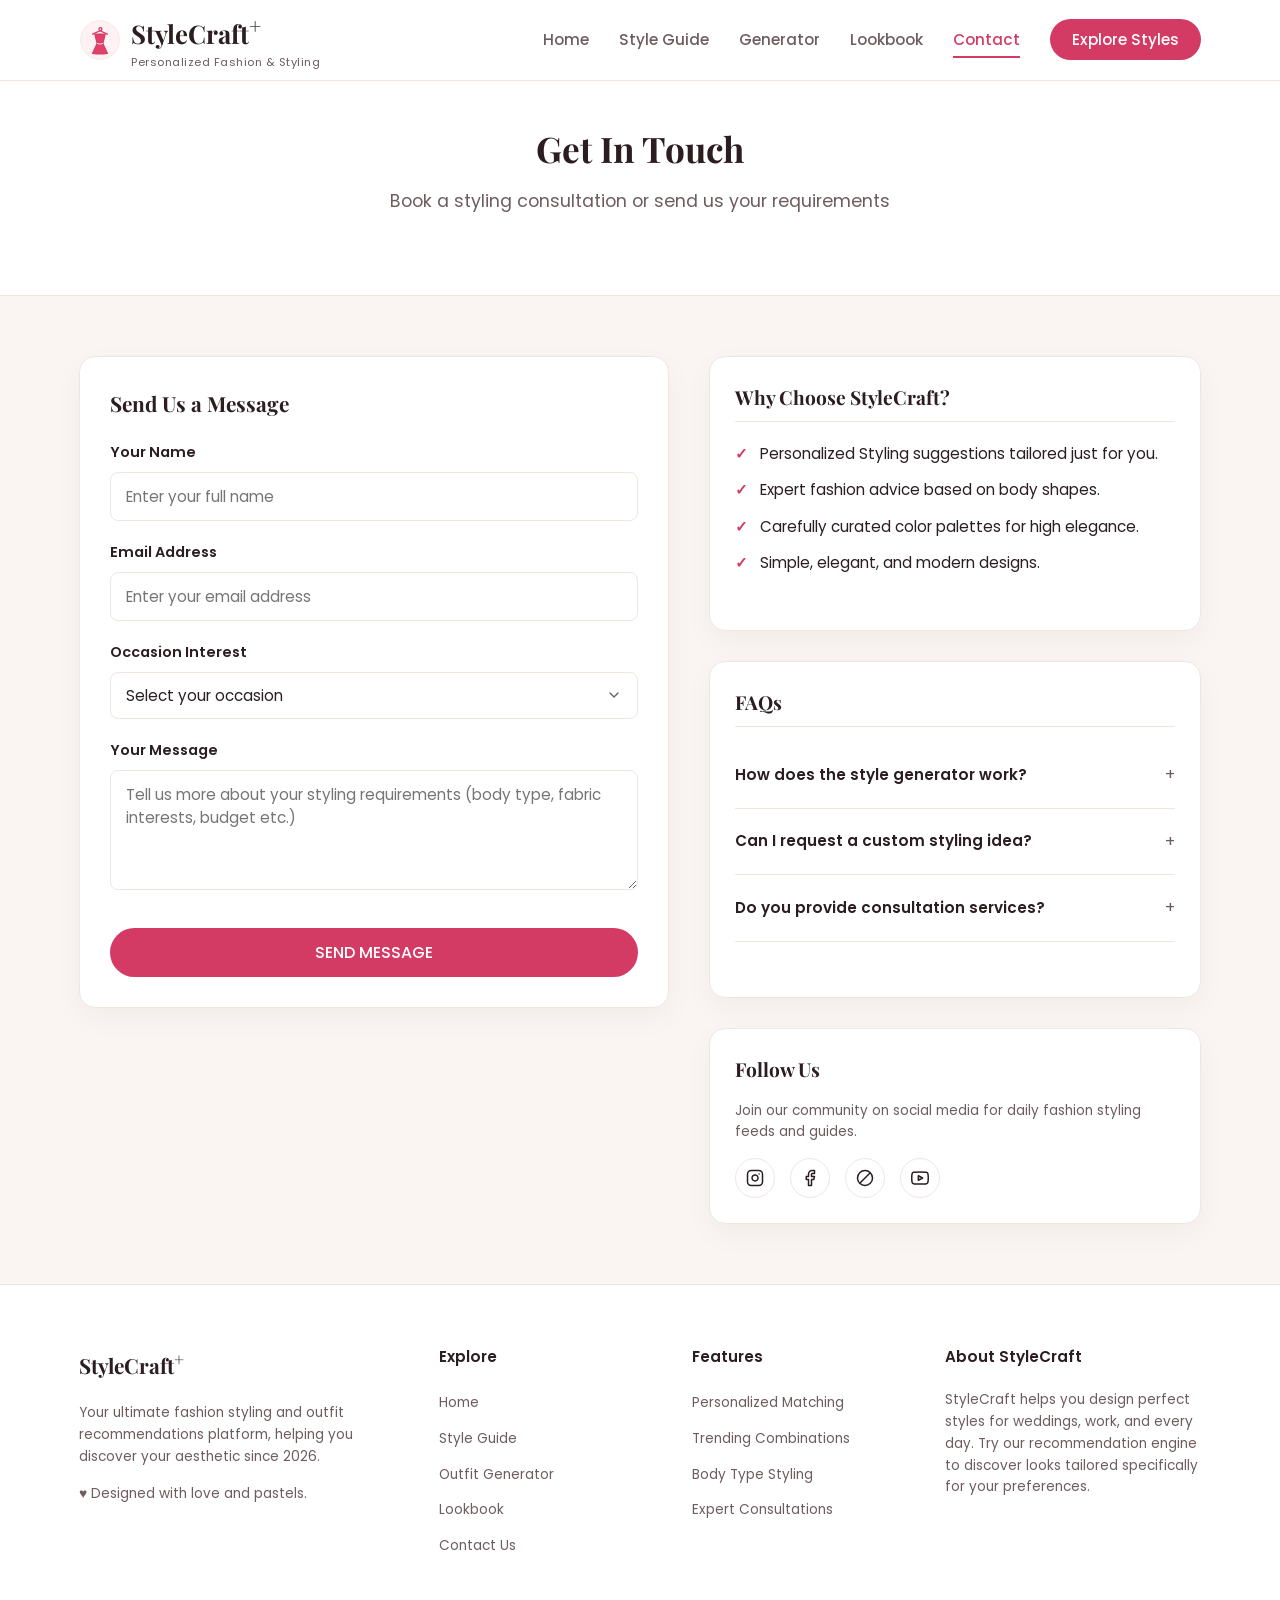
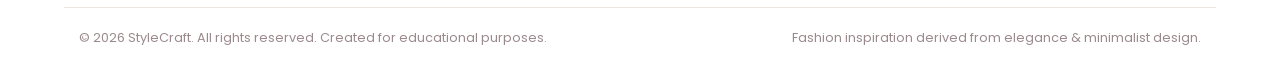
==== contact.html @ bbd201fa "Created contact page" ====
<!DOCTYPE html>
<html lang="en">
<head>
  <meta charset="UTF-8">
  <meta name="viewport" content="width=device-width, initial-scale=1.0">
  <meta name="description" content="Get in touch with StyleCraft style advisors. Book consultations, submit requests, and read answers to frequently asked styling questions.">
  <title>Contact &amp; Consultation – StyleCraft</title>
  
  <!-- Master Stylesheet Link -->
  <link rel="stylesheet" href="css/style.css">
</head>
<body>

  <!-- ==========================================
       HEADER & NAVIGATION
       ========================================== -->
  <header>
    <div class="container nav-container">
      <a href="index.html" class="logo">
        <img src="images/logo.svg" alt="StyleCraft Logo" style="width: 42px; height: 42px; object-fit: contain;">
        <div class="logo-text">
          <h2>StyleCraft<sup>+</sup></h2>
          <span>Personalized Fashion & Styling</span>
        </div>
      </a>

      <!-- Desktop Links -->
      <nav>
        <ul class="nav-menu">
          <li><a href="index.html" class="nav-link">Home</a></li>
          <li><a href="style-guide.html" class="nav-link">Style Guide</a></li>
          <li><a href="generator.html" class="nav-link">Generator</a></li>
          <li><a href="lookbook.html" class="nav-link">Lookbook</a></li>
          <li><a href="contact.html" class="nav-link active">Contact</a></li>
          <li><a href="generator.html" class="nav-cta">Explore Styles</a></li>
        </ul>
      </nav>

      <!-- Hamburger Icon -->
      <button class="hamburger" aria-label="Toggle menu">
        <span></span>
        <span></span>
        <span></span>
      </button>
    </div>
  </header>

  <!-- ==========================================
       PAGE HEADER
       ========================================== -->
  <section style="background-color: var(--bg-white); padding: 40px 0; border-bottom: 1px solid var(--border-color);">
    <div class="container">
      <h1 class="section-title">Get In Touch</h1>
      <p class="section-subtitle">Book a styling consultation or send us your requirements</p>
    </div>
  </section>

  <!-- ==========================================
       CONTACT FORM & INFORMATION SECTION
       ========================================== -->
  <section>
    <div class="container">
      <div class="contact-layout">
        
        <!-- Left Side: Interactive Contact Form -->
        <div class="card" style="padding: 30px;">
          <h3 style="font-size: 1.3rem; margin-bottom: 20px;">Send Us a Message</h3>
          
          <!-- Inline Success Banner (hidden by default) -->
          <div id="success-banner" class="form-success-banner">
            <strong>Success!</strong> Your styling request has been submitted successfully. Our expert consultants will reach out to you within 24 hours.
          </div>

          <form id="contact-form" novalidate>
            <!-- Name Input Field -->
            <div class="form-group">
              <label for="contact-name">Your Name</label>
              <input type="text" id="contact-name" class="form-input" placeholder="Enter your full name">
              <span class="error-msg">Please enter your name.</span>
            </div>

            <!-- Email Input Field -->
            <div class="form-group">
              <label for="contact-email">Email Address</label>
              <input type="email" id="contact-email" class="form-input" placeholder="Enter your email address">
              <span class="error-msg">Please enter a valid email address.</span>
            </div>

            <!-- Occasion Dropdown Selection -->
            <div class="form-group">
              <label for="contact-occasion">Occasion Interest</label>
              <select id="contact-occasion" class="form-select">
                <option value="">Select your occasion</option>
                <option value="wedding">Wedding / Traditional Ceremony</option>
                <option value="office">Office Wear / Corporate Event</option>
                <option value="party">Party / Social Gathering</option>
                <option value="casual">Casual Outing / Daily Styling</option>
              </select>
              <span class="error-msg">Please select an occasion.</span>
            </div>

            <!-- Message Textarea Field -->
            <div class="form-group">
              <label for="contact-message">Your Message</label>
              <textarea id="contact-message" class="form-textarea" placeholder="Tell us more about your styling requirements (body type, fabric interests, budget etc.)"></textarea>
              <span class="error-msg">Please enter your message details.</span>
            </div>

            <!-- Form Submit Button -->
            <button type="submit" class="btn" style="width: 100%; margin-top: 10px;">SEND MESSAGE</button>
          </form>
        </div>

        <!-- Right Side: FAQ, Why Choose Us, & Socials -->
        <div>
          <!-- Why Choose StyleCraft Section -->
          <div class="card" style="margin-bottom: 30px; padding: 25px;">
            <h3 style="font-size: 1.2rem; margin-bottom: 20px; border-bottom: 1px solid var(--border-color); padding-bottom: 8px;">Why Choose StyleCraft?</h3>
            <ul class="checklist">
              <li class="checklist-item">
                <span class="checklist-icon">&check;</span>
                <span>Personalized Styling suggestions tailored just for you.</span>
              </li>
              <li class="checklist-item">
                <span class="checklist-icon">&check;</span>
                <span>Expert fashion advice based on body shapes.</span>
              </li>
              <li class="checklist-item">
                <span class="checklist-icon">&check;</span>
                <span>Carefully curated color palettes for high elegance.</span>
              </li>
              <li class="checklist-item">
                <span class="checklist-icon">&check;</span>
                <span>Simple, elegant, and modern designs.</span>
              </li>
            </ul>
          </div>

          <!-- FAQ Accordion section -->
          <div class="card" style="margin-bottom: 30px; padding: 25px;">
            <h3 style="font-size: 1.2rem; margin-bottom: 15px; border-bottom: 1px solid var(--border-color); padding-bottom: 8px;">FAQs</h3>
            <div class="faq-container">
              <!-- FAQ 1 -->
              <div class="faq-item">
                <div class="faq-header">
                  <h4>How does the style generator work?</h4>
                  <span class="faq-icon">&plus;</span>
                </div>
                <div class="faq-body">
                  <p>Our Style Generator cross-references your occasion, color preference, and style type selections to instantly fetch tailored outfit ideas, sleeve tips, accessories, and colors from our curated database.</p>
                </div>
              </div>

              <!-- FAQ 2 -->
              <div class="faq-item">
                <div class="faq-header">
                  <h4>Can I request a custom styling idea?</h4>
                  <span class="faq-icon">&plus;</span>
                </div>
                <div class="faq-body">
                  <p>Absolutely! Fill out the contact form on the left specifying your custom measurements, fabric preference, and theme, and our designers will reply with a detailed suggestion layout.</p>
                </div>
              </div>

              <!-- FAQ 3 -->
              <div class="faq-item">
                <div class="faq-header">
                  <h4>Do you provide consultation services?</h4>
                  <span class="faq-icon">&plus;</span>
                </div>
                <div class="faq-body">
                  <p>Yes, we offer both virtual and physical 1-on-1 fashion advice sessions. Let us know your requirements in the contact form, and we will schedule an appointment for you.</p>
                </div>
              </div>
            </div>
          </div>

          <!-- Follow Us Social Links -->
          <div class="card" style="padding: 25px;">
            <h3 style="font-size: 1.2rem; margin-bottom: 15px;">Follow Us</h3>
            <p style="font-size: 0.85rem; color: var(--text-medium); margin-bottom: 15px;">Join our community on social media for daily fashion styling feeds and guides.</p>
            <div class="social-links">
              <!-- Instagram Icon -->
              <a href="#" class="social-icon" aria-label="Instagram">
                <svg xmlns="http://www.w3.org/2000/svg" width="18" height="18" viewBox="0 0 24 24" fill="none" stroke="currentColor" stroke-width="2" stroke-linecap="round" stroke-linejoin="round">
                  <rect x="2" y="2" width="20" height="20" rx="5" ry="5"></rect>
                  <path d="M16 11.37A4 4 0 1 1 12.63 8 4 4 0 0 1 16 11.37z"></path>
                  <line x1="17.5" y1="6.5" x2="17.51" y2="6.5"></line>
                </svg>
              </a>
              <!-- Facebook Icon -->
              <a href="#" class="social-icon" aria-label="Facebook">
                <svg xmlns="http://www.w3.org/2000/svg" width="18" height="18" viewBox="0 0 24 24" fill="none" stroke="currentColor" stroke-width="2" stroke-linecap="round" stroke-linejoin="round">
                  <path d="M18 2h-3a5 5 0 0 0-5 5v3H7v4h3v8h4v-8h3l1-4h-4V7a1 1 0 0 1 1-1h3z"></path>
                </svg>
              </a>
              <!-- Pinterest Icon -->
              <a href="#" class="social-icon" aria-label="Pinterest">
                <svg xmlns="http://www.w3.org/2000/svg" width="18" height="18" viewBox="0 0 24 24" fill="none" stroke="currentColor" stroke-width="2" stroke-linecap="round" stroke-linejoin="round">
                  <line x1="6" y1="18" x2="18" y2="6"></line>
                  <circle cx="12" cy="12" r="10"></circle>
                </svg>
              </a>
              <!-- Youtube Icon -->
              <a href="#" class="social-icon" aria-label="YouTube">
                <svg xmlns="http://www.w3.org/2000/svg" width="18" height="18" viewBox="0 0 24 24" fill="none" stroke="currentColor" stroke-width="2" stroke-linecap="round" stroke-linejoin="round">
                  <path d="M22.54 6.42a2.78 2.78 0 0 0-1.95-1.96C18.88 4 12 4 12 4s-6.88 0-8.59.46a2.78 2.78 0 0 0-1.95 1.96A29 29 0 0 0 1 12a29 29 0 0 0 .46 5.58 2.78 2.78 0 0 0 1.95 1.96C5.12 20 12 20 12 20s6.88 0 8.59-.46a2.78 2.78 0 0 0 1.95-1.96A29 29 0 0 0 23 12a29 29 0 0 0-.46-5.58z"></path>
                  <polygon points="9.75 15.02 15.5 12 9.75 8.98 9.75 15.02"></polygon>
                </svg>
              </a>
            </div>
          </div>
        </div>

      </div>
    </div>
  </section>

  <!-- ==========================================
       FOOTER
       ========================================== -->
  <footer>
    <div class="container footer-grid">
      <div class="footer-col">
        <h3>StyleCraft<sup>+</sup></h3>
        <p>Your ultimate fashion styling and outfit recommendations platform, helping you discover your aesthetic since 2026.</p>
        <p>&hearts; Designed with love and pastels.</p>
      </div>

      <div class="footer-col">
        <h4>Explore</h4>
        <ul class="footer-links">
          <li><a href="index.html">Home</a></li>
          <li><a href="style-guide.html">Style Guide</a></li>
          <li><a href="generator.html">Outfit Generator</a></li>
          <li><a href="lookbook.html">Lookbook</a></li>
          <li><a href="contact.html">Contact Us</a></li>
        </ul>
      </div>

      <div class="footer-col">
        <h4>Features</h4>
        <ul class="footer-links">
          <li><a href="generator.html">Personalized Matching</a></li>
          <li><a href="lookbook.html">Trending Combinations</a></li>
          <li><a href="style-guide.html">Body Type Styling</a></li>
          <li><a href="contact.html">Expert Consultations</a></li>
        </ul>
      </div>

      <div class="footer-col">
        <h4>About StyleCraft</h4>
        <p>StyleCraft helps you design perfect styles for weddings, work, and every day. Try our recommendation engine to discover looks tailored specifically for your preferences.</p>
      </div>
    </div>

    <div class="container footer-bottom">
      <p>&copy; 2026 StyleCraft. All rights reserved. Created for educational purposes.</p>
      <p>Fashion inspiration derived from elegance &amp; minimalist design.</p>
    </div>
  </footer>

  <!-- Script link -->
  <script src="js/script.js"></script>
</body>
</html>
---- css/style.css ----
/* 
  StyleCraft – Personalized Fashion & Styling Generator
  Master Stylesheet (Student-Level, Clean, CSS Variables)
*/

/* --- Google Fonts Import --- */
@import url('https://fonts.googleapis.com/css2?family=Playfair+Display:ital,wght@0,400..900;1,400..900&family=Poppins:wght@300;400;500;600;700&display=swap');

/* --- Root Variables --- */
:root {
  /* Colors */
  --primary-pink: #D33B65;
  --primary-pink-hover: #B82E52;
  --bg-cream: #FAF5F2;
  --bg-white: #FFFFFF;
  --bg-light-pink: #FFF1F4;
  --border-color: #EFE6E2;
  --text-dark: #2B1D20;
  --text-medium: #6E5C5F;
  --text-light: #9B8A8D;
  
  /* Soft Pastel Colors for Swatches */
  --pastel-pink: #F9D9E2;
  --pastel-lavender: #E6DFF2;
  --pastel-beige: #F2EBE1;
  --pastel-sage: #E2ECE4;
  --pastel-navy: #1F2E3D;
  
  /* Fonts */
  --font-serif: 'Playfair Display', Georgia, serif;
  --font-sans: 'Poppins', Helvetica, Arial, sans-serif;
  
  /* Spacing & Transitions */
  --transition-smooth: all 0.3s ease;
  --shadow-subtle: 0 10px 30px rgba(43, 29, 32, 0.04);
  --shadow-medium: 0 12px 35px rgba(43, 29, 32, 0.08);
}

/* --- Base & Reset Styles --- */
* {
  box-sizing: border-box;
  margin: 0;
  padding: 0;
}

body {
  font-family: var(--font-sans);
  background-color: var(--bg-cream);
  color: var(--text-dark);
  line-height: 1.6;
  font-size: 16px;
  overflow-x: hidden;
}

a {
  text-decoration: none;
  color: inherit;
  transition: var(--transition-smooth);
}

img {
  max-width: 100%;
  height: auto;
  display: block;
}

button, select, input, textarea {
  font-family: inherit;
  font-size: inherit;
  outline: none;
}

/* --- Layout Structure --- */
.container {
  width: 90%;
  max-width: 1200px;
  margin: 0 auto;
  padding: 0 15px;
}

section {
  padding: 60px 0;
}

/* --- Typography --- */
h1, h2, h3, h4, h5, h6 {
  font-family: var(--font-serif);
  font-weight: 700;
  color: var(--text-dark);
  margin-bottom: 15px;
}

.section-title {
  text-align: center;
  font-size: 2.2rem;
  margin-bottom: 10px;
}

.section-subtitle {
  text-align: center;
  font-size: 1.1rem;
  color: var(--text-medium);
  margin-bottom: 40px;
}

/* --- Header & Navigation --- */
header {
  background-color: var(--bg-white);
  border-bottom: 1px solid var(--border-color);
  position: sticky;
  top: 0;
  z-index: 1000;
  box-shadow: 0 2px 10px rgba(0, 0, 0, 0.02);
}

.nav-container {
  display: flex;
  justify-content: space-between;
  align-items: center;
  height: 80px;
}

/* Logo Design */
.logo {
  display: flex;
  align-items: center;
  gap: 10px;
}

.logo-icon {
  width: 40px;
  height: 40px;
  background-color: var(--bg-light-pink);
  border-radius: 50%;
  display: flex;
  align-items: center;
  justify-content: center;
  color: var(--primary-pink);
}

.logo-text h2 {
  font-family: var(--font-serif);
  font-size: 1.6rem;
  margin-bottom: 0;
  color: var(--text-dark);
}

.logo-text span {
  font-size: 0.7rem;
  color: var(--text-medium);
  letter-spacing: 0.5px;
  display: block;
}

/* Desktop Navigation Menu */
.nav-menu {
  display: flex;
  align-items: center;
  list-style: none;
  gap: 30px;
}

.nav-link {
  font-size: 0.95rem;
  font-weight: 500;
  color: var(--text-medium);
  padding: 8px 0;
  position: relative;
}

.nav-link:hover, .nav-link.active {
  color: var(--primary-pink);
}

.nav-link::after {
  content: '';
  position: absolute;
  bottom: 0;
  left: 0;
  width: 0;
  height: 2px;
  background-color: var(--primary-pink);
  transition: var(--transition-smooth);
}

.nav-link:hover::after, .nav-link.active::after {
  width: 100%;
}

.nav-cta {
  background-color: var(--primary-pink);
  color: var(--bg-white);
  padding: 10px 22px;
  border-radius: 25px;
  font-weight: 500;
  font-size: 0.95rem;
}

.nav-cta:hover {
  background-color: var(--primary-pink-hover);
  transform: translateY(-2px);
}

/* Mobile Hamburger Menu */
.hamburger {
  display: none;
  flex-direction: column;
  cursor: pointer;
  gap: 5px;
  background: transparent;
  border: none;
  padding: 5px;
}

.hamburger span {
  display: block;
  width: 25px;
  height: 2px;
  background-color: var(--text-dark);
  transition: var(--transition-smooth);
}

/* --- Common Components & UI Elements --- */

/* Buttons */
.btn {
  display: inline-block;
  background-color: var(--primary-pink);
  color: var(--bg-white);
  padding: 12px 28px;
  border-radius: 30px;
  font-weight: 500;
  border: none;
  cursor: pointer;
  transition: var(--transition-smooth);
  text-align: center;
}

.btn:hover {
  background-color: var(--primary-pink-hover);
  transform: translateY(-2px);
  box-shadow: 0 4px 15px rgba(211, 59, 101, 0.2);
}

.btn-secondary {
  background-color: transparent;
  color: var(--primary-pink);
  border: 2px solid var(--primary-pink);
}

.btn-secondary:hover {
  background-color: var(--bg-light-pink);
  color: var(--primary-pink-hover);
  box-shadow: none;
}

/* Cards */
.card {
  background-color: var(--bg-white);
  border-radius: 16px;
  border: 1px solid var(--border-color);
  padding: 25px;
  box-shadow: var(--shadow-subtle);
  transition: var(--transition-smooth);
}

.card:hover {
  transform: translateY(-5px);
  box-shadow: var(--shadow-medium);
}

/* Image Wrappers */
.card-img-wrapper {
  border-radius: 12px;
  overflow: hidden;
  margin-bottom: 20px;
  position: relative;
  background-color: var(--bg-cream);
  aspect-ratio: 4 / 5;
}

.card-img-wrapper img {
  width: 100%;
  height: 100%;
  object-fit: cover;
  transition: var(--transition-smooth);
}

.card:hover .card-img-wrapper img {
  transform: scale(1.05);
}

/* Grid Layouts */
.grid-2 {
  display: grid;
  grid-template-columns: repeat(2, 1fr);
  gap: 30px;
  align-items: center;
}

.grid-3 {
  display: grid;
  grid-template-columns: repeat(3, 1fr);
  gap: 30px;
}

.grid-4 {
  display: grid;
  grid-template-columns: repeat(4, 1fr);
  gap: 20px;
}

/* --- Page Specific Styles --- */

/* 1. Home Page */
.hero {
  background-color: var(--bg-cream);
  padding: 80px 0;
  overflow: hidden;
}

.hero-content h1 {
  font-size: 3rem;
  line-height: 1.15;
  margin-bottom: 20px;
}

.hero-content h1 span {
  color: var(--primary-pink);
}

.hero-content p {
  color: var(--text-medium);
  font-size: 1.1rem;
  margin-bottom: 30px;
  max-width: 500px;
}

.hero-image-container {
  position: relative;
  display: flex;
  justify-content: center;
}

.hero-image-bg {
  position: absolute;
  top: 10%;
  left: 10%;
  width: 80%;
  height: 80%;
  background-color: var(--pastel-pink);
  border-radius: 100px 30px 100px 100px;
  z-index: 1;
  opacity: 0.6;
}

.hero-image {
  position: relative;
  z-index: 2;
  border-radius: 120px 40px 120px 120px;
  overflow: hidden;
  box-shadow: var(--shadow-medium);
  width: 85%;
  aspect-ratio: 4 / 5;
}

.hero-image img {
  width: 100%;
  height: 100%;
  object-fit: cover;
}

/* Feature Row Icons Styling */
.features-section {
  background-color: var(--bg-white);
  padding: 40px 0;
  border-bottom: 1px solid var(--border-color);
}

.features-row {
  display: flex;
  justify-content: space-around;
  flex-wrap: wrap;
  gap: 20px;
}

.feature-item {
  display: flex;
  align-items: center;
  gap: 15px;
  flex: 1 1 200px;
  max-width: 250px;
}

.feature-icon-box {
  width: 50px;
  height: 50px;
  border-radius: 50%;
  background-color: var(--bg-light-pink);
  display: flex;
  align-items: center;
  justify-content: center;
  color: var(--primary-pink);
  font-size: 1.2rem;
  flex-shrink: 0;
}

.feature-info h4 {
  font-family: var(--font-sans);
  font-size: 0.95rem;
  margin-bottom: 2px;
  font-weight: 600;
}

.feature-info p {
  font-size: 0.8rem;
  color: var(--text-medium);
}

/* Trending Section Styling */
.trending-container {
  display: grid;
  grid-template-columns: 3fr 1.2fr;
  gap: 30px;
}

.trending-grid {
  display: grid;
  grid-template-columns: repeat(4, 1fr);
  gap: 20px;
}

.trending-card .card-img-wrapper {
  aspect-ratio: 4 / 5;
}

.trending-card h4 {
  font-family: var(--font-sans);
  font-size: 1rem;
  margin-bottom: 5px;
  font-weight: 600;
}

.trending-card p {
  font-size: 0.85rem;
  color: var(--text-medium);
}

/* Fashion Tip Widget (Home) */
.tip-widget {
  background-color: var(--bg-light-pink);
  border: 1px dashed var(--primary-pink);
  border-radius: 16px;
  padding: 30px 25px;
  display: flex;
  flex-direction: column;
  align-items: center;
  text-align: center;
  justify-content: center;
  height: 100%;
  min-height: 250px;
}

.tip-icon {
  font-size: 2.2rem;
  color: var(--primary-pink);
  margin-bottom: 15px;
}

.tip-widget h4 {
  font-size: 1.15rem;
  margin-bottom: 10px;
}

.tip-content {
  font-size: 0.9rem;
  color: var(--text-medium);
  font-style: italic;
}

/* 2. Style Guide Page */
.guide-section-title {
  position: relative;
  font-size: 1.8rem;
  margin-top: 20px;
  margin-bottom: 30px;
  padding-left: 15px;
}

.guide-section-title::before {
  content: '';
  position: absolute;
  left: 0;
  top: 50%;
  transform: translateY(-50%);
  width: 5px;
  height: 25px;
  background-color: var(--primary-pink);
  border-radius: 2px;
}

.body-shape-card {
  text-align: center;
  padding: 20px;
}

.body-shape-svg {
  width: 80px;
  height: 120px;
  margin: 0 auto 15px;
  display: flex;
  justify-content: center;
  align-items: center;
}

.body-shape-card h4 {
  font-family: var(--font-sans);
  font-size: 1.05rem;
  font-weight: 600;
  margin-bottom: 8px;
}

.body-shape-card p {
  font-size: 0.85rem;
  color: var(--text-medium);
}

.horizontal-tips-grid {
  display: grid;
  grid-template-columns: repeat(4, 1fr);
  gap: 20px;
  margin-top: 20px;
}

.horiz-tip-card {
  display: flex;
  align-items: flex-start;
  gap: 15px;
  padding: 20px;
}

.horiz-tip-card .tip-num {
  font-family: var(--font-serif);
  font-size: 2rem;
  color: var(--primary-pink);
  font-weight: bold;
  line-height: 1;
}

.horiz-tip-card p {
  font-size: 0.85rem;
  color: var(--text-medium);
}

/* 3. Style Generator Page */
.generator-layout {
  display: grid;
  grid-template-columns: 1fr 1.5fr;
  gap: 40px;
  align-items: start;
}

.form-group {
  margin-bottom: 20px;
}

.form-group label {
  display: block;
  font-size: 0.9rem;
  font-weight: 600;
  margin-bottom: 8px;
  color: var(--text-dark);
}

.form-select {
  width: 100%;
  padding: 12px 15px;
  border-radius: 8px;
  border: 1px solid var(--border-color);
  background-color: var(--bg-white);
  color: var(--text-dark);
  font-size: 0.95rem;
  cursor: pointer;
  appearance: none;
  background-image: url("data:image/svg+xml;charset=UTF-8,%3Csvg xmlns='http://www.w3.org/2000/svg' width='24' height='24' viewBox='0 0 24 24' fill='none' stroke='%236E5C5F' stroke-width='2' stroke-linecap='round' stroke-linejoin='round'%3E%3Cpolyline points='6 9 12 15 18 9'%3E%3C/polyline%3E%3C/svg%3E");
  background-repeat: no-repeat;
  background-position: right 15px center;
  background-size: 16px;
  transition: var(--transition-smooth);
}

.form-select:focus {
  border-color: var(--primary-pink);
  box-shadow: 0 0 0 3px rgba(211, 59, 101, 0.1);
}

/* Results Display Card */
.results-card {
  min-height: 440px;
  display: flex;
  flex-direction: column;
  justify-content: center;
  background-color: var(--bg-white);
}

.placeholder-results {
  text-align: center;
  padding: 40px 20px;
}

.placeholder-results-icon {
  font-size: 3rem;
  color: var(--text-light);
  margin-bottom: 15px;
}

.placeholder-results p {
  color: var(--text-medium);
  font-size: 1rem;
}

/* Active generated layout */
.generated-content {
  display: grid;
  grid-template-columns: 1fr 1.2fr;
  gap: 30px;
}

.generated-image-box {
  border-radius: 12px;
  overflow: hidden;
  aspect-ratio: 4 / 5;
  background-color: var(--bg-cream);
  border: 1px solid var(--border-color);
}

.generated-image-box img {
  width: 100%;
  height: 100%;
  object-fit: cover;
}

.generated-details h3 {
  font-size: 1.6rem;
  color: var(--primary-pink);
  margin-bottom: 20px;
  border-bottom: 2px solid var(--bg-light-pink);
  padding-bottom: 10px;
}

.detail-row {
  margin-bottom: 15px;
}

.detail-row h4 {
  font-family: var(--font-sans);
  font-size: 0.85rem;
  text-transform: uppercase;
  color: var(--text-light);
  letter-spacing: 0.5px;
  margin-bottom: 4px;
}

.detail-row p {
  font-size: 1rem;
  color: var(--text-dark);
  font-weight: 500;
}

/* Color Swatches inside results */
.color-swatches {
  display: flex;
  gap: 8px;
  margin-top: 5px;
}

.color-circle {
  width: 24px;
  height: 24px;
  border-radius: 50%;
  border: 1px solid rgba(0, 0, 0, 0.1);
}

.tip-banner {
  margin-top: 25px;
  padding: 12px 18px;
  background-color: var(--bg-light-pink);
  border-left: 4px solid var(--primary-pink);
  border-radius: 0 8px 8px 0;
  font-size: 0.85rem;
  color: var(--text-medium);
}

/* 4. Lookbook Page */
.swatch-grid {
  display: grid;
  grid-template-columns: repeat(4, 1fr);
  gap: 20px;
}

.swatch-card {
  background: var(--bg-white);
  padding: 15px;
  border-radius: 12px;
  border: 1px solid var(--border-color);
  text-align: center;
  box-shadow: var(--shadow-subtle);
}

.swatch-display {
  height: 90px;
  border-radius: 8px;
  display: flex;
  margin-bottom: 12px;
  overflow: hidden;
  border: 1px solid var(--border-color);
}

.swatch-half {
  flex: 1;
}

.swatch-card h4 {
  font-family: var(--font-sans);
  font-size: 0.9rem;
  margin-bottom: 4px;
}

.swatch-card p {
  font-size: 0.75rem;
  color: var(--text-light);
}

.seasonal-grid {
  display: grid;
  grid-template-columns: repeat(4, 1fr);
  gap: 20px;
}

.season-card {
  padding: 25px;
  text-align: center;
  border-radius: 16px;
}

.season-card.summer { background-color: var(--pastel-pink); }
.season-card.monsoon { background-color: var(--pastel-lavender); }
.season-card.autumn { background-color: var(--pastel-beige); }
.season-card.winter { background-color: var(--pastel-sage); }

.season-card h3 {
  font-size: 1.4rem;
  margin-bottom: 10px;
}

.season-card p {
  font-size: 0.85rem;
  color: var(--text-medium);
}

/* 5. Contact Page */
.contact-layout {
  display: grid;
  grid-template-columns: 1.2fr 1fr;
  gap: 40px;
  align-items: start;
}

.form-input, .form-textarea {
  width: 100%;
  padding: 12px 15px;
  border-radius: 8px;
  border: 1px solid var(--border-color);
  background-color: var(--bg-white);
  color: var(--text-dark);
  font-size: 0.95rem;
  transition: var(--transition-smooth);
}

.form-input:focus, .form-textarea:focus {
  border-color: var(--primary-pink);
  box-shadow: 0 0 0 3px rgba(211, 59, 101, 0.1);
}

.form-textarea {
  resize: vertical;
  min-height: 120px;
}

/* Contact Validation Errors & Success */
.error-msg {
  color: var(--primary-pink);
  font-size: 0.8rem;
  margin-top: 4px;
  display: none;
}

.form-group.has-error .error-msg {
  display: block;
}

.form-group.has-error .form-input,
.form-group.has-error .form-select,
.form-group.has-error .form-textarea {
  border-color: var(--primary-pink);
  background-color: var(--bg-light-pink);
}

.form-success-banner {
  display: none;
  background-color: #EBF8F2;
  border: 1px solid #C2EDD6;
  border-left: 5px solid #2ECC71;
  color: #27AE60;
  padding: 15px;
  border-radius: 8px;
  margin-bottom: 20px;
  font-size: 0.95rem;
}

/* Checklist Styling */
.checklist {
  list-style: none;
  margin-bottom: 30px;
}

.checklist-item {
  display: flex;
  align-items: center;
  gap: 12px;
  margin-bottom: 12px;
  font-size: 0.95rem;
}

.checklist-icon {
  color: var(--primary-pink);
  font-weight: bold;
}

/* Collapsible FAQ Accordion */
.faq-container {
  margin-bottom: 30px;
}

.faq-item {
  border-bottom: 1px solid var(--border-color);
  padding: 15px 0;
}

.faq-header {
  display: flex;
  justify-content: space-between;
  align-items: center;
  cursor: pointer;
  padding: 5px 0;
}

.faq-header h4 {
  font-family: var(--font-sans);
  font-size: 0.95rem;
  margin-bottom: 0;
  font-weight: 600;
  transition: var(--transition-smooth);
}

.faq-icon {
  font-size: 1rem;
  color: var(--text-medium);
  transition: transform 0.3s ease;
}

.faq-body {
  max-height: 0;
  overflow: hidden;
  transition: max-height 0.3s ease-out;
}

.faq-body p {
  padding-top: 10px;
  font-size: 0.85rem;
  color: var(--text-medium);
}

.faq-item.active .faq-header h4 {
  color: var(--primary-pink);
}

.faq-item.active .faq-icon {
  transform: rotate(45deg);
  color: var(--primary-pink);
}

.faq-item.active .faq-body {
  max-height: 200px;
  transition: max-height 0.3s ease-in;
}

/* Social icons links */
.social-links {
  display: flex;
  gap: 15px;
  margin-top: 10px;
}

.social-icon {
  width: 40px;
  height: 40px;
  border-radius: 50%;
  background-color: var(--bg-white);
  border: 1px solid var(--border-color);
  color: var(--text-dark);
  display: flex;
  align-items: center;
  justify-content: center;
  transition: var(--transition-smooth);
}

.social-icon:hover {
  background-color: var(--primary-pink);
  color: var(--bg-white);
  border-color: var(--primary-pink);
  transform: translateY(-3px);
}

/* --- Footer --- */
footer {
  background-color: var(--bg-white);
  border-top: 1px solid var(--border-color);
  padding: 60px 0 30px;
}

.footer-grid {
  display: grid;
  grid-template-columns: 1.5fr 1fr 1fr 1.2fr;
  gap: 40px;
  margin-bottom: 40px;
}

.footer-col h3 {
  font-size: 1.3rem;
  margin-bottom: 20px;
}

.footer-col h4 {
  font-family: var(--font-sans);
  font-size: 0.95rem;
  font-weight: 600;
  margin-bottom: 20px;
}

.footer-col p {
  font-size: 0.85rem;
  color: var(--text-medium);
  margin-bottom: 15px;
}

.footer-links {
  list-style: none;
}

.footer-links li {
  margin-bottom: 10px;
}

.footer-links a {
  font-size: 0.85rem;
  color: var(--text-medium);
}

.footer-links a:hover {
  color: var(--primary-pink);
  padding-left: 5px;
}

.footer-bottom {
  border-top: 1px solid var(--border-color);
  padding-top: 20px;
  display: flex;
  justify-content: space-between;
  align-items: center;
  flex-wrap: wrap;
  gap: 15px;
}

.footer-bottom p {
  font-size: 0.8rem;
  color: var(--text-light);
}

/* --- RESPONSIVE MEDIA QUERIES --- */

/* Tablet Layout (under 1024px) */
@media (max-width: 1024px) {
  .grid-4, .swatch-grid, .seasonal-grid {
    grid-template-columns: repeat(2, 1fr);
  }
  
  .trending-container {
    grid-template-columns: 1fr;
  }
  
  .trending-grid {
    grid-template-columns: repeat(2, 1fr);
  }
  
  .horizontal-tips-grid {
    grid-template-columns: repeat(2, 1fr);
  }
  
  .generator-layout {
    grid-template-columns: 1fr;
  }
  
  .contact-layout {
    grid-template-columns: 1fr;
    gap: 50px;
  }
  
  .footer-grid {
    grid-template-columns: repeat(2, 1fr);
  }
}

/* Mobile-first Menu & Layouts (under 768px) */
@media (max-width: 768px) {
  body {
    font-size: 15px;
  }
  
  section {
    padding: 40px 0;
  }
  
  .grid-2, .grid-3 {
    grid-template-columns: 1fr;
  }
  
  .hero {
    padding: 40px 0;
  }
  
  .hero-content {
    text-align: center;
    margin-bottom: 40px;
  }
  
  .hero-content p {
    margin: 0 auto 25px;
  }
  
  .hero-image-container {
    width: 80%;
    margin: 0 auto;
  }
  
  .section-title {
    font-size: 1.8rem;
  }
  
  /* Hamburger Navigation Menu Toggle */
  .hamburger {
    display: flex;
  }
  
  .nav-menu {
    position: fixed;
    top: 80px;
    left: -100%;
    width: 100%;
    height: calc(100vh - 80px);
    background-color: var(--bg-white);
    flex-direction: column;
    align-items: center;
    justify-content: flex-start;
    padding-top: 40px;
    gap: 30px;
    transition: left 0.4s ease;
    box-shadow: 0 10px 15px rgba(0,0,0,0.05);
    z-index: 999;
  }
  
  .nav-menu.active {
    left: 0;
  }
  
  .nav-menu li {
    width: 80%;
    text-align: center;
  }
  
  .nav-link {
    font-size: 1.1rem;
    display: block;
    padding: 10px 0;
  }
  
  .nav-cta {
    display: inline-block;
    width: 100%;
    margin-top: 10px;
  }
  
  /* Collapsing Hamburger Transforms */
  .hamburger.active span:nth-child(1) {
    transform: rotate(45deg) translate(5px, 5px);
  }
  
  .hamburger.active span:nth-child(2) {
    opacity: 0;
  }
  
  .hamburger.active span:nth-child(3) {
    transform: rotate(-45deg) translate(5px, -5px);
  }

  .generated-content {
    grid-template-columns: 1fr;
  }
}

/* Mini Mobile Devices (under 480px) */
@media (max-width: 480px) {
  .grid-4, .trending-grid, .swatch-grid, .seasonal-grid, .horizontal-tips-grid {
    grid-template-columns: 1fr;
  }
  
  .hero-content h1 {
    font-size: 2.2rem;
  }
  
  .footer-grid {
    grid-template-columns: 1fr;
  }
  
  .footer-bottom {
    flex-direction: column;
    text-align: center;
  }
}
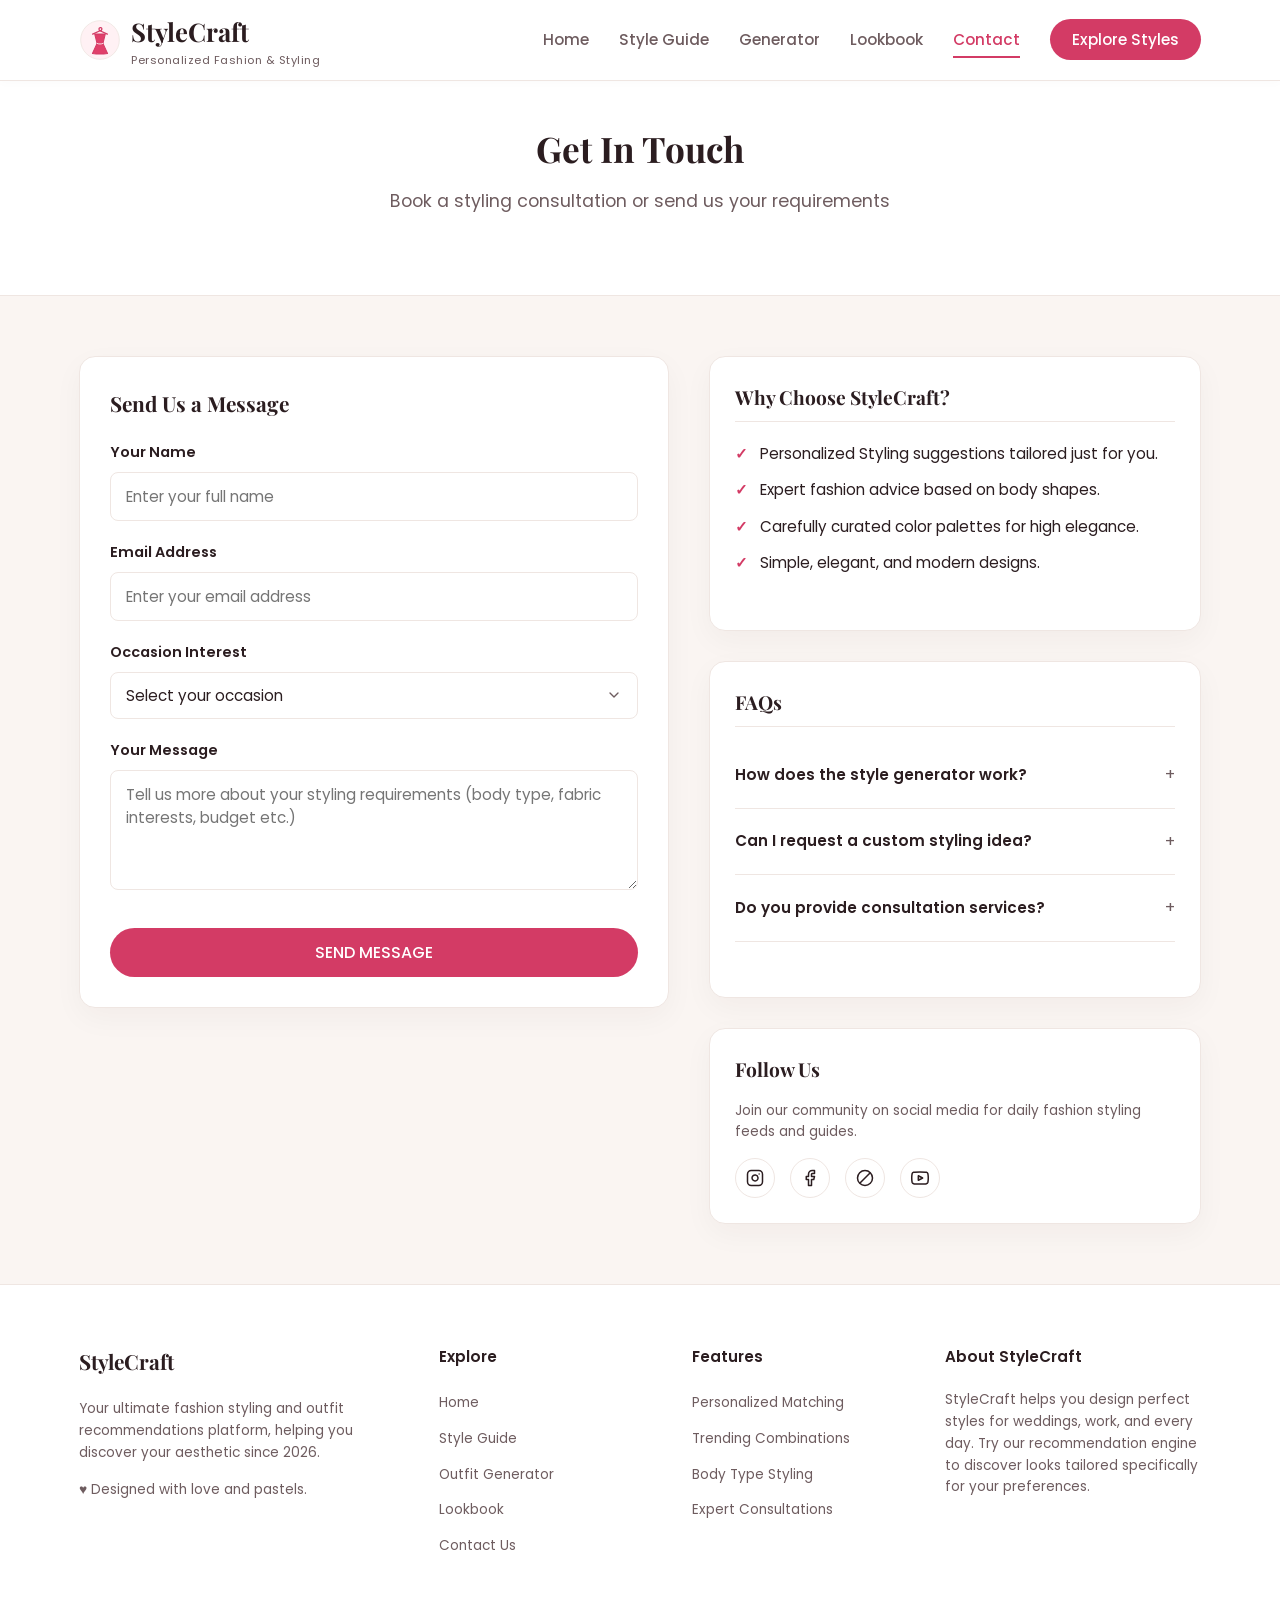
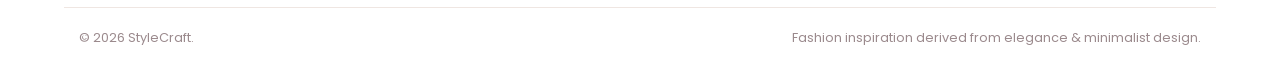
==== commit acc5d62a: "Refined contact page and form validation" ====
--- a/contact.html
+++ b/contact.html
@@ -19,7 +19,7 @@
       <a href="index.html" class="logo">
         <img src="images/logo.svg" alt="StyleCraft Logo" style="width: 42px; height: 42px; object-fit: contain;">
         <div class="logo-text">
-          <h2>StyleCraft<sup>+</sup></h2>
+          <h2>StyleCraft</h2>
           <span>Personalized Fashion & Styling</span>
         </div>
       </a>
@@ -222,7 +222,7 @@
   <footer>
     <div class="container footer-grid">
       <div class="footer-col">
-        <h3>StyleCraft<sup>+</sup></h3>
+        <h3>StyleCraft</h3>
         <p>Your ultimate fashion styling and outfit recommendations platform, helping you discover your aesthetic since 2026.</p>
         <p>&hearts; Designed with love and pastels.</p>
       </div>
@@ -255,7 +255,7 @@
     </div>
 
     <div class="container footer-bottom">
-      <p>&copy; 2026 StyleCraft. All rights reserved. Created for educational purposes.</p>
+      <p>&copy; 2026 StyleCraft.</p>
       <p>Fashion inspiration derived from elegance &amp; minimalist design.</p>
     </div>
   </footer>
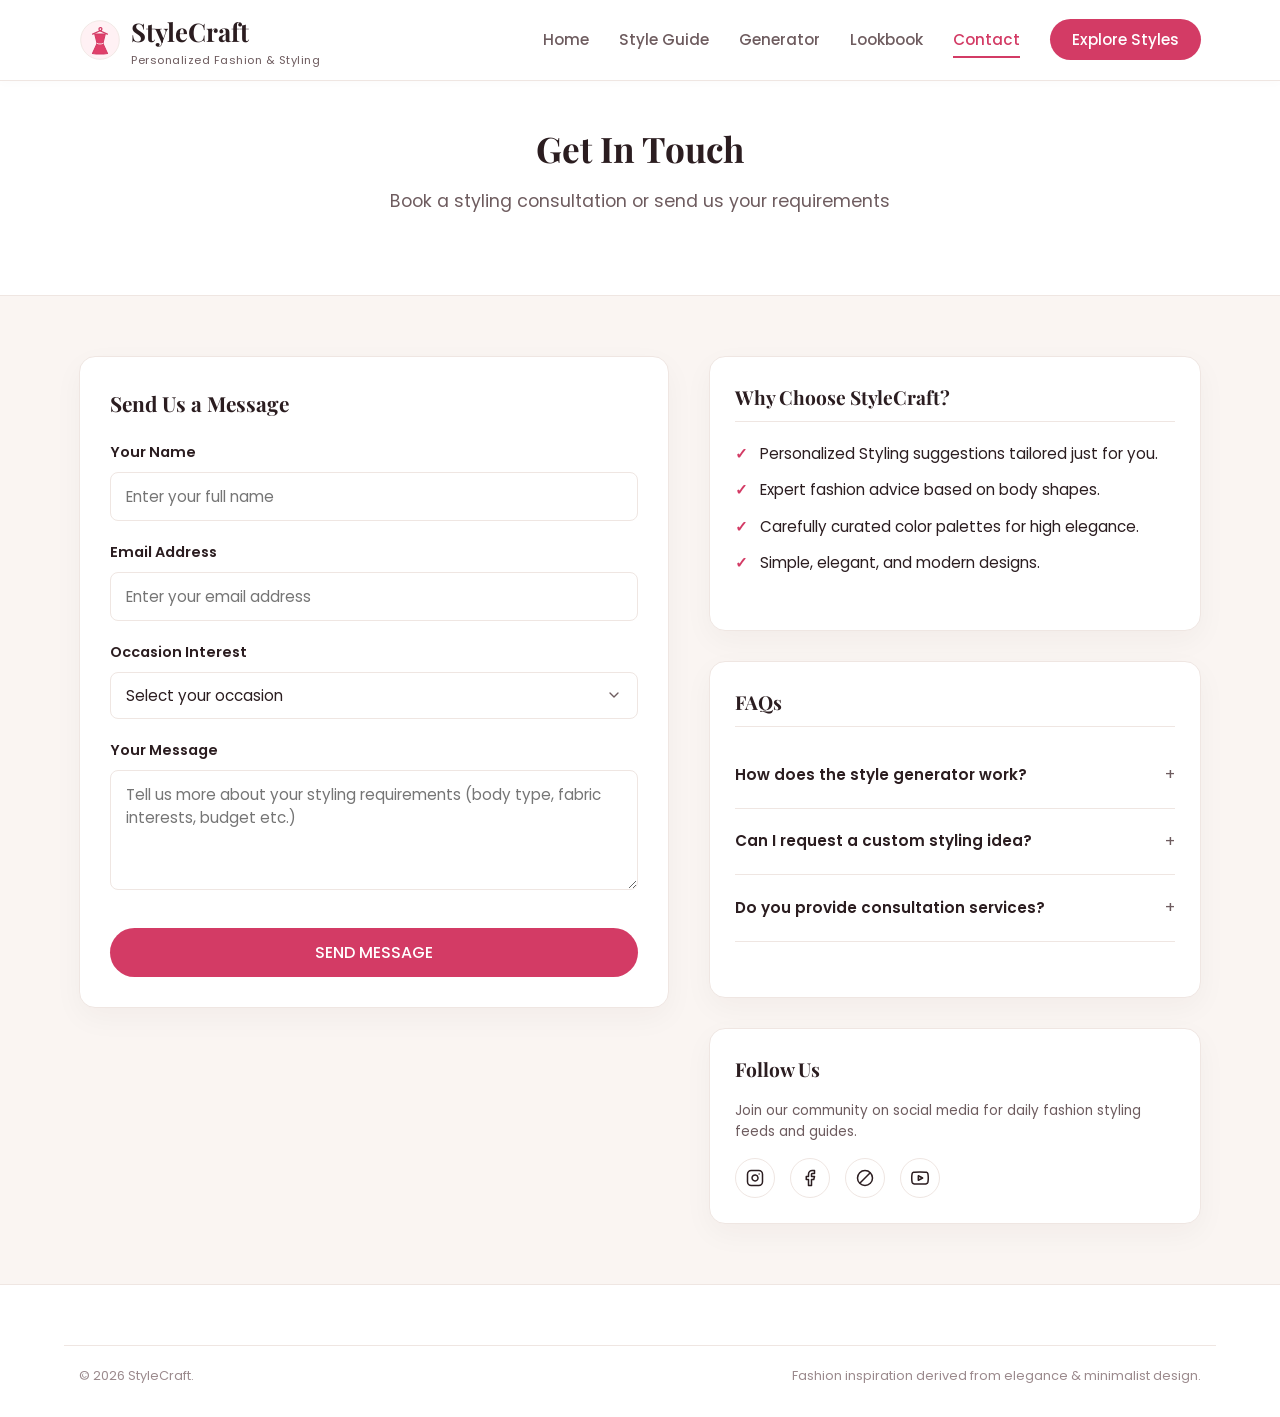
==== commit 377f41c5: "Updated website content and layout" ====
--- a/contact.html
+++ b/contact.html
@@ -220,39 +220,9 @@
        FOOTER
        ========================================== -->
   <footer>
-    <div class="container footer-grid">
-      <div class="footer-col">
-        <h3>StyleCraft</h3>
-        <p>Your ultimate fashion styling and outfit recommendations platform, helping you discover your aesthetic since 2026.</p>
-        <p>&hearts; Designed with love and pastels.</p>
-      </div>
-
-      <div class="footer-col">
-        <h4>Explore</h4>
-        <ul class="footer-links">
-          <li><a href="index.html">Home</a></li>
-          <li><a href="style-guide.html">Style Guide</a></li>
-          <li><a href="generator.html">Outfit Generator</a></li>
-          <li><a href="lookbook.html">Lookbook</a></li>
-          <li><a href="contact.html">Contact Us</a></li>
-        </ul>
-      </div>
-
-      <div class="footer-col">
-        <h4>Features</h4>
-        <ul class="footer-links">
-          <li><a href="generator.html">Personalized Matching</a></li>
-          <li><a href="lookbook.html">Trending Combinations</a></li>
-          <li><a href="style-guide.html">Body Type Styling</a></li>
-          <li><a href="contact.html">Expert Consultations</a></li>
-        </ul>
-      </div>
-
-      <div class="footer-col">
-        <h4>About StyleCraft</h4>
-        <p>StyleCraft helps you design perfect styles for weddings, work, and every day. Try our recommendation engine to discover looks tailored specifically for your preferences.</p>
-      </div>
-    </div>
+    
+
+
 
     <div class="container footer-bottom">
       <p>&copy; 2026 StyleCraft.</p>
